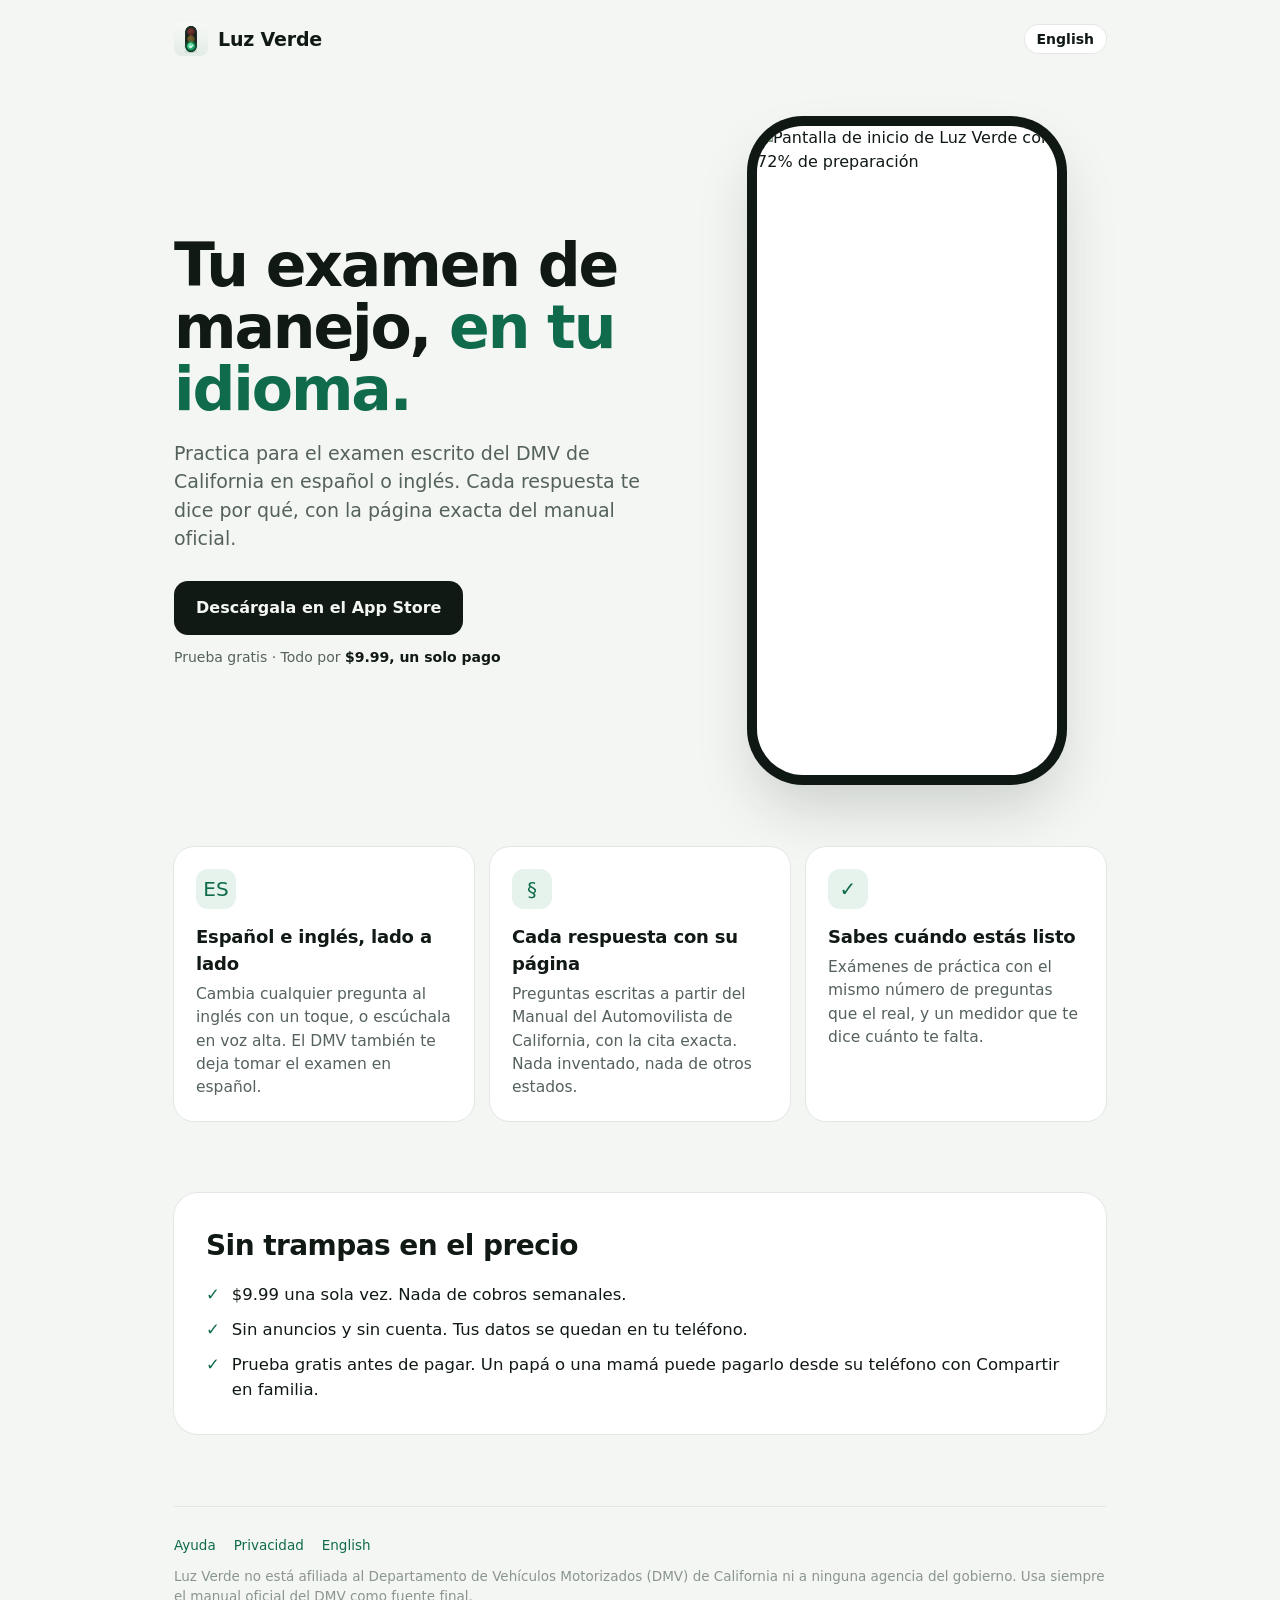
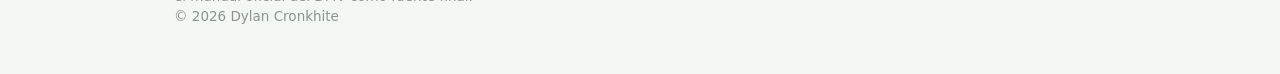
==== index.html @ cab9350f "Publish site 2026-10-15T06:11:49Z" ====
<!doctype html>
<html lang="es">
<head>
<meta charset="utf-8">
<meta name="viewport" content="width=device-width, initial-scale=1">
<title>Luz Verde — Aprueba el examen de manejo de California, en español</title>
<meta name="description" content="Practica para el examen escrito del DMV de California en español o inglés. Cada respuesta con su página del manual oficial. Un solo pago de $9.99, sin suscripción ni anuncios.">
<meta property="og:title" content="Luz Verde — Examen de manejo de California en español">
<meta property="og:description" content="Practica en español, entiende cada respuesta y llega listo a tu examen. Un solo pago, sin anuncios.">
<meta property="og:image" content="assets/og.png">
<meta name="apple-itunes-app" content="app-id=6823040933">
<link rel="icon" href="assets/favicon.png">
<link rel="apple-touch-icon" href="assets/apple-touch-icon.png">
<link rel="alternate" hreflang="en" href="en/">
<link rel="stylesheet" href="assets/site.css">
</head>
<body>
<div class="wrap">
  <header class="top">
    <a class="brand" href="./"><img src="assets/icon.png" alt="">Luz Verde</a>
    <nav class="lang"><a href="en/" hreflang="en">English</a></nav>
  </header>

  <section class="hero">
    <div>
      <h1>Tu examen de manejo, <em>en tu idioma.</em></h1>
      <p class="lead">Practica para el examen escrito del DMV de California en español o inglés. Cada respuesta te dice por qué, con la página exacta del manual oficial.</p>
      <div class="cta-row">
        <a class="store" href="https://apps.apple.com/app/id6823040933"> Descárgala en el App Store</a>
        <span class="price">Prueba gratis · Todo por <b>$9.99, un solo pago</b></span>
      </div>
    </div>
    <div class="phone"><img src="assets/screen-home-es.png" alt="Pantalla de inicio de Luz Verde con 72% de preparación"></div>
  </section>

  <section class="points">
    <div class="point"><div class="ic">ES</div><h3>Español e inglés, lado a lado</h3><p>Cambia cualquier pregunta al inglés con un toque, o escúchala en voz alta. El DMV también te deja tomar el examen en español.</p></div>
    <div class="point"><div class="ic">§</div><h3>Cada respuesta con su página</h3><p>Preguntas escritas a partir del Manual del Automovilista de California, con la cita exacta. Nada inventado, nada de otros estados.</p></div>
    <div class="point"><div class="ic">✓</div><h3>Sabes cuándo estás listo</h3><p>Exámenes de práctica con el mismo número de preguntas que el real, y un medidor que te dice cuánto te falta.</p></div>
  </section>

  <section class="compare">
    <h2>Sin trampas en el precio</h2>
    <ul>
      <li>$9.99 una sola vez. Nada de cobros semanales.</li>
      <li>Sin anuncios y sin cuenta. Tus datos se quedan en tu teléfono.</li>
      <li>Prueba gratis antes de pagar. Un papá o una mamá puede pagarlo desde su teléfono con Compartir en familia.</li>
    </ul>
  </section>

  <footer>
    <div class="links"><a href="support/">Ayuda</a><a href="privacy/">Privacidad</a><a href="en/">English</a></div>
    <p>Luz Verde no está afiliada al Departamento de Vehículos Motorizados (DMV) de California ni a ninguna agencia del gobierno. Usa siempre el manual oficial del DMV como fuente final.</p>
    <p>© 2026 Dylan Cronkhite</p>
  </footer>
</div>
</body>
</html>
---- assets/site.css ----
:root {
  --green: #0F6B4C; --signal: #138A61; --tint: #E6F2EC; --yellow: #F5B800;
  --ink: #101914; --ink2: #55625B; --ink3: #8B958F; --line: #E3E7E4; --bg: #F4F6F3; --card: #fff;
}
@media (prefers-color-scheme: dark) {
  :root { --green: #3FBF8A; --signal: #3FBF8A; --tint: #17322A; --ink: #EEF3F0; --ink2: #A9B5AE; --ink3: #7C8982; --line: #24302A; --bg: #0D1411; --card: #16201B; }
}
* { box-sizing: border-box; margin: 0; padding: 0; }
body { font-family: -apple-system, BlinkMacSystemFont, "SF Pro Text", system-ui, sans-serif; background: var(--bg); color: var(--ink); line-height: 1.5; -webkit-font-smoothing: antialiased; }
a { color: var(--green); text-decoration: none; }
a:hover { text-decoration: underline; }
.wrap { max-width: 980px; margin: 0 auto; padding: 0 24px; }
header.top { display: flex; align-items: center; justify-content: space-between; padding: 22px 0; }
.brand { display: flex; align-items: center; gap: 10px; font-weight: 700; font-size: 19px; color: var(--ink); letter-spacing: -0.01em; }
.brand img { width: 34px; height: 34px; border-radius: 8px; }
nav.lang a { font-size: 14px; font-weight: 600; padding: 6px 12px; border-radius: 99px; background: var(--card); box-shadow: 0 0 0 1px var(--line); color: var(--ink); }
.hero { display: grid; grid-template-columns: 1.1fr .9fr; gap: 48px; align-items: center; padding: 48px 0 72px; }
.hero h1 { font-size: clamp(38px, 5.4vw, 60px); line-height: 1.04; letter-spacing: -0.035em; font-weight: 800; }
.hero h1 em { font-style: normal; color: var(--green); }
.hero p.lead { font-size: 19px; color: var(--ink2); margin-top: 18px; max-width: 30em; }
.cta-row { display: flex; gap: 12px; align-items: center; margin-top: 28px; flex-wrap: wrap; }
.store { display: inline-flex; align-items: center; gap: 10px; height: 54px; padding: 0 22px; border-radius: 14px; background: var(--ink); color: var(--bg); font-weight: 600; font-size: 16px; }
.store:hover { text-decoration: none; opacity: .92; }
.price { font-size: 14px; color: var(--ink2); }
.price b { color: var(--ink); }
.phone { justify-self: center; width: 300px; aspect-ratio: 390/844; border-radius: 46px; background: var(--card); box-shadow: 0 30px 60px rgba(16,25,20,.18), 0 0 0 10px #101914; overflow: hidden; }
.phone img { width: 100%; height: 100%; object-fit: cover; display: block; }
.points { display: grid; grid-template-columns: repeat(3, 1fr); gap: 16px; padding-bottom: 72px; }
.point { background: var(--card); border-radius: 20px; padding: 22px; box-shadow: 0 0 0 1px var(--line); }
.point .ic { width: 40px; height: 40px; border-radius: 12px; background: var(--tint); color: var(--green); display: grid; place-items: center; font-size: 20px; margin-bottom: 14px; }
.point h3 { font-size: 18px; letter-spacing: -0.01em; }
.point p { color: var(--ink2); margin-top: 6px; font-size: 15.5px; }
.compare { background: var(--card); border-radius: 24px; padding: 32px; box-shadow: 0 0 0 1px var(--line); margin-bottom: 72px; }
.compare h2 { font-size: 28px; letter-spacing: -0.02em; }
.compare ul { list-style: none; margin-top: 16px; display: grid; gap: 10px; }
.compare li { display: flex; gap: 12px; font-size: 16.5px; }
.compare li::before { content: "✓"; color: var(--green); font-weight: 800; }
footer { border-top: 1px solid var(--line); padding: 28px 0 48px; color: var(--ink3); font-size: 13.5px; }
footer .links { display: flex; gap: 18px; flex-wrap: wrap; margin-bottom: 10px; }
.doc { max-width: 720px; padding: 24px 0 64px; }
.doc h1 { font-size: 38px; letter-spacing: -0.03em; line-height: 1.1; }
.doc .updated { color: var(--ink3); margin-top: 8px; font-size: 14px; }
.doc h2 { font-size: 21px; margin-top: 32px; letter-spacing: -0.01em; }
.doc p, .doc li { color: var(--ink2); margin-top: 10px; font-size: 16.5px; }
.doc ul { padding-left: 20px; }
.doc hr { border: 0; border-top: 1px solid var(--line); margin: 40px 0; }
@media (max-width: 760px) {
  .hero { grid-template-columns: 1fr; padding-top: 24px; }
  .phone { width: 250px; }
  .points { grid-template-columns: 1fr; }
}
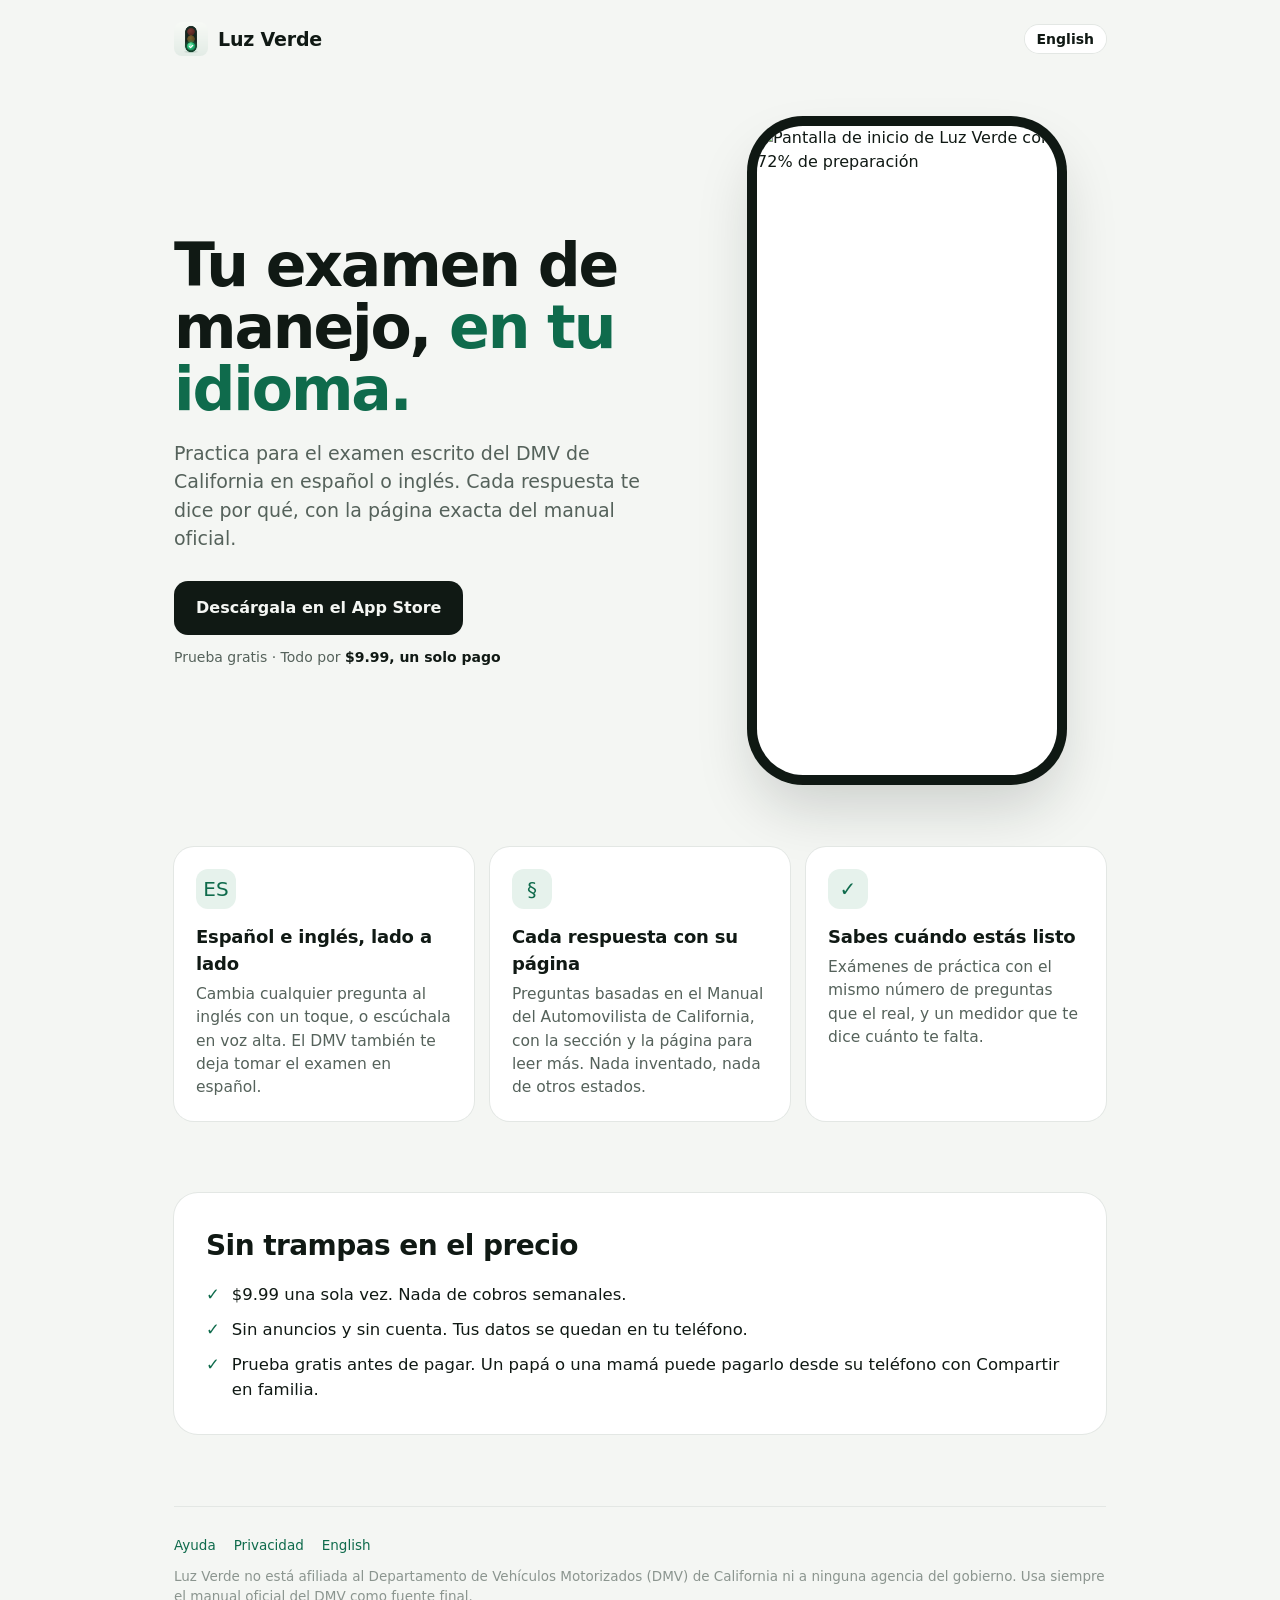
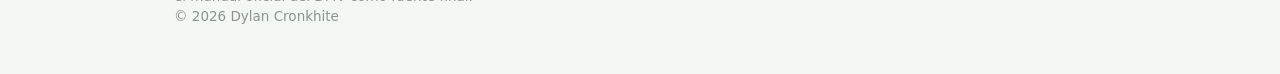
==== commit 29e7ea06: "Publish site 2026-10-15T06:15:33Z" ====
--- a/index.html
+++ b/index.html
@@ -35,7 +35,7 @@
 
   <section class="points">
     <div class="point"><div class="ic">ES</div><h3>Español e inglés, lado a lado</h3><p>Cambia cualquier pregunta al inglés con un toque, o escúchala en voz alta. El DMV también te deja tomar el examen en español.</p></div>
-    <div class="point"><div class="ic">§</div><h3>Cada respuesta con su página</h3><p>Preguntas escritas a partir del Manual del Automovilista de California, con la cita exacta. Nada inventado, nada de otros estados.</p></div>
+    <div class="point"><div class="ic">§</div><h3>Cada respuesta con su página</h3><p>Preguntas basadas en el Manual del Automovilista de California, con la sección y la página para leer más. Nada inventado, nada de otros estados.</p></div>
     <div class="point"><div class="ic">✓</div><h3>Sabes cuándo estás listo</h3><p>Exámenes de práctica con el mismo número de preguntas que el real, y un medidor que te dice cuánto te falta.</p></div>
   </section>
 
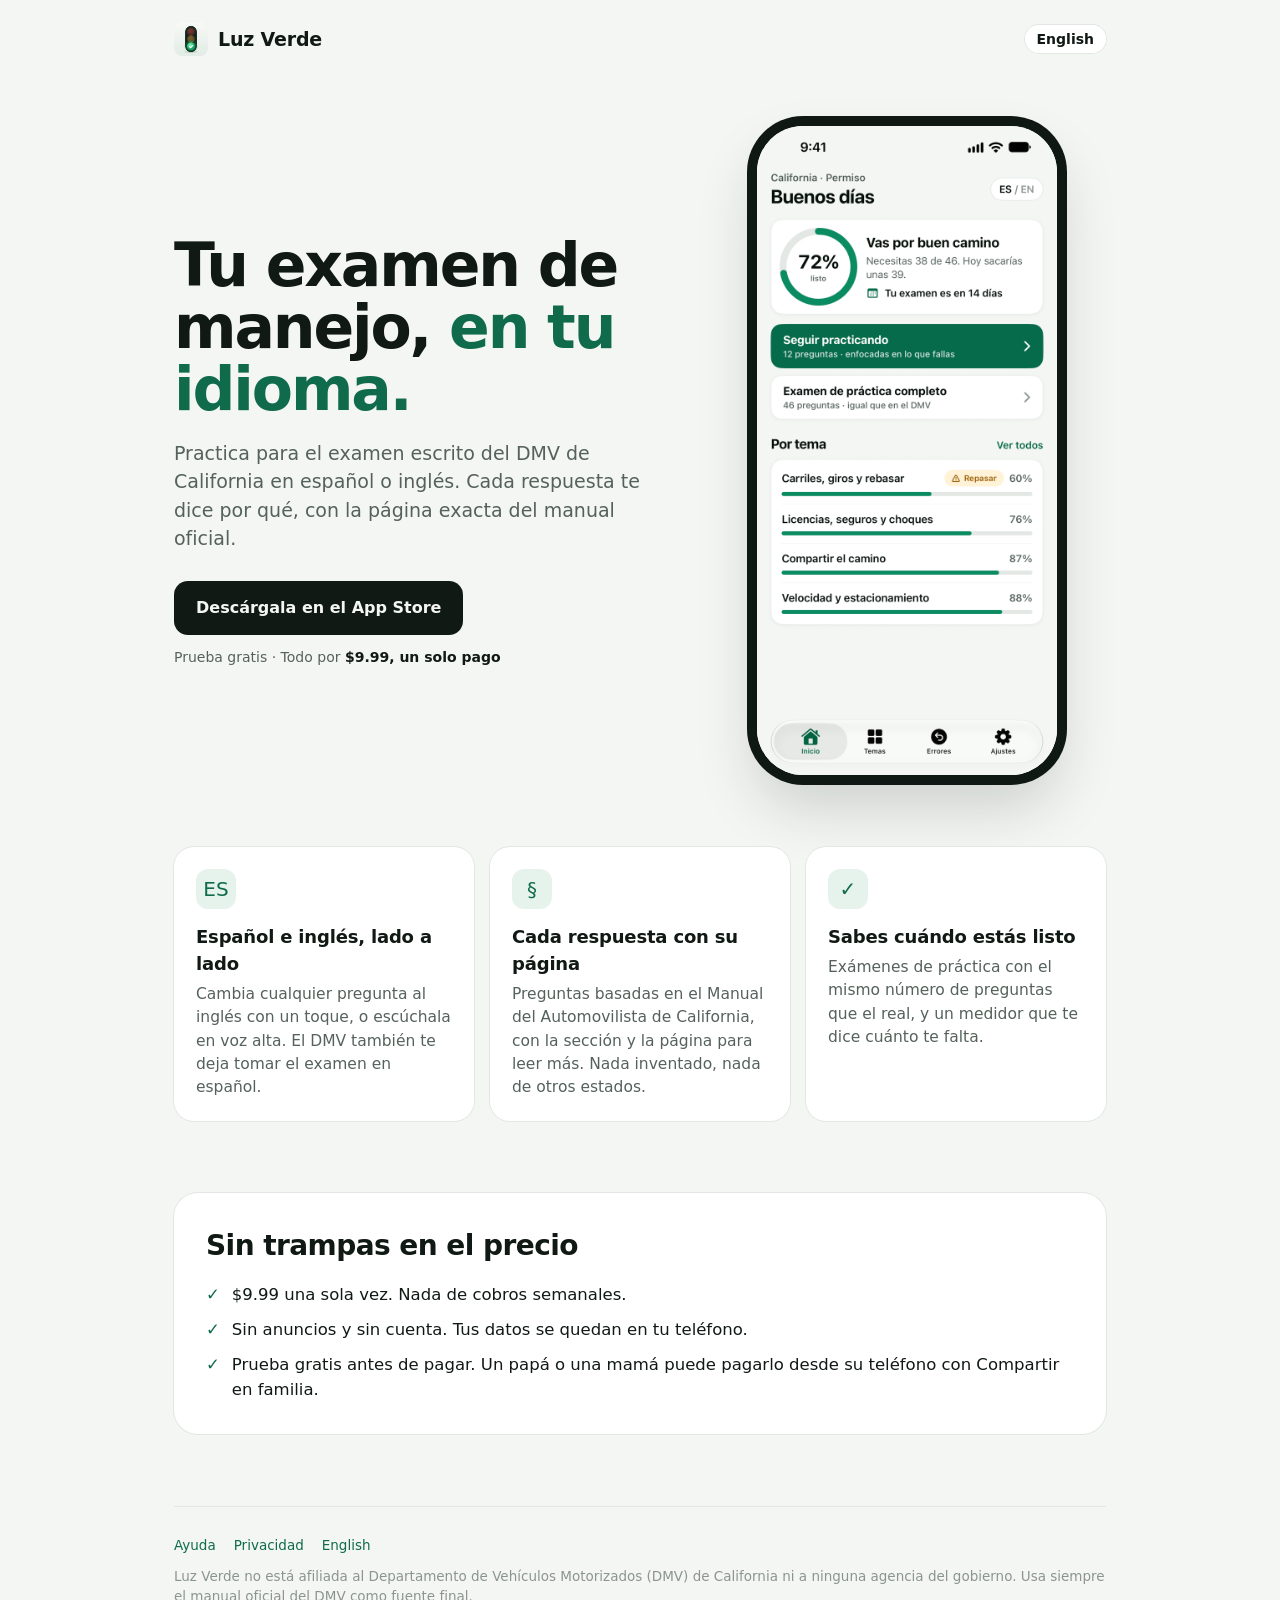
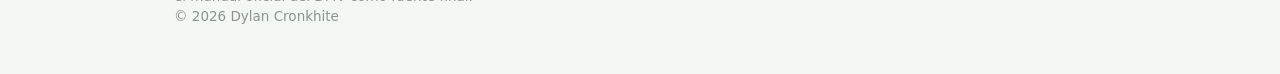
==== commit 8a31c697: "Absolute share image URL" ====
--- a/index.html
+++ b/index.html
@@ -7,7 +7,7 @@
 <meta name="description" content="Practica para el examen escrito del DMV de California en español o inglés. Cada respuesta con su página del manual oficial. Un solo pago de $9.99, sin suscripción ni anuncios.">
 <meta property="og:title" content="Luz Verde — Examen de manejo de California en español">
 <meta property="og:description" content="Practica en español, entiende cada respuesta y llega listo a tu examen. Un solo pago, sin anuncios.">
-<meta property="og:image" content="assets/og.png">
+<meta property="og:image" content="https://malachite40.github.io/luz-verde-site/assets/og.png">
 <meta name="apple-itunes-app" content="app-id=6823040933">
 <link rel="icon" href="assets/favicon.png">
 <link rel="apple-touch-icon" href="assets/apple-touch-icon.png">
